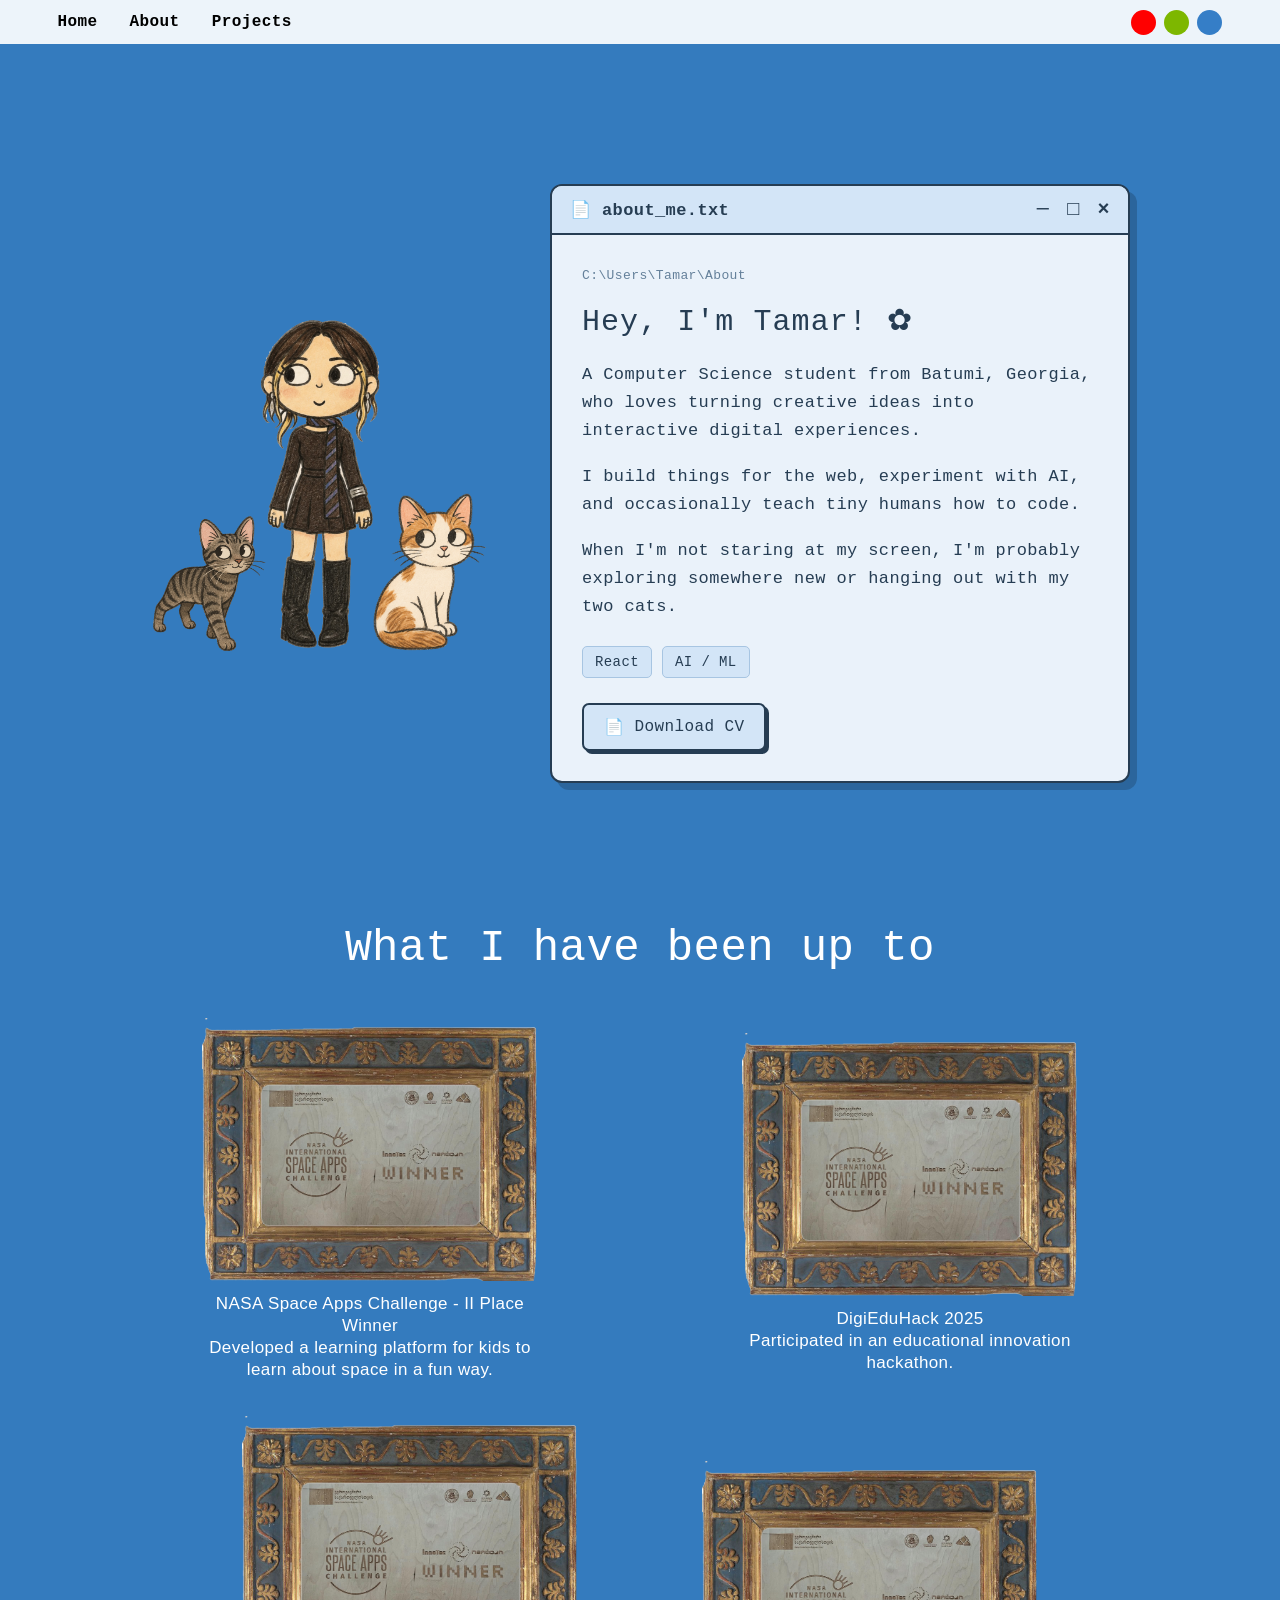
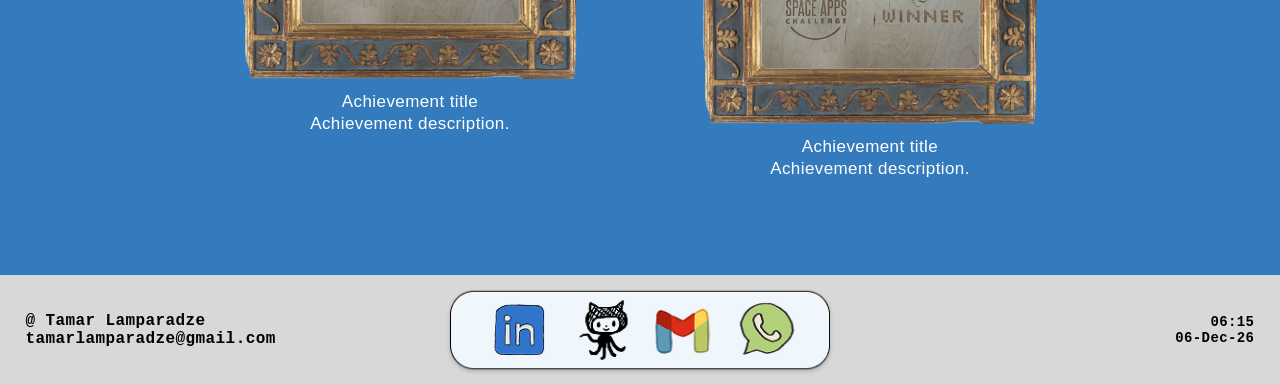
==== about.html @ 085e02e8 "Updated About page" ====
<!DOCTYPE html>
<html lang="en">
<head>
    <meta charset="UTF-8">
    <meta name="viewport" content="width=device-width, initial-scale=1.0">
    <title>About Me</title>
    <link rel="stylesheet" href="style.css">
    <link rel="stylesheet" href="about.css">
    <script src="about.js" defer></script>
</head>
<body class="about-page">
    <header class="nav" style="color: black;">
        <nav>
            <a href="index.html">Home</a>
            <a href="about.html">About</a>
            <a href="projects.html">Projects</a>
        </nav>
        <div class="lights">
            <i></i>
            <i></i>
            <i></i>
        </div>
    </header>
    <main class="about-main">

        <!-- Introduction -->
        <section class="about-intro">

            <div class="about-illustration">
                <img src="assets/me.png" class="character" alt="Me">
                <img src="assets/jibo.png" class="cat cat-one" alt="My cat">
                <img src="assets/mango.png" class="cat cat-two" alt="My cat">
            </div>

            <div class="about-description">

    <div class="about-window">

        <!-- Window Title Bar -->
        <div class="about-titlebar">
            <span>📄 about_me.txt</span>

            <div class="about-window-controls">
                <span>─</span>
                <span>□</span>
                <span>×</span>
            </div>
        </div>

        <!-- Window Content -->
        <div class="about-window-content">

            <p class="file-path">C:\Users\Tamar\About</p>

            <h1>Hey, I'm Tamar! ✿</h1>

            <p>
                A Computer Science student from Batumi, Georgia,
                who loves turning creative ideas into interactive
                digital experiences.
            </p>

            <p>
                I build things for the web, experiment with AI,
                and occasionally teach tiny humans how to code.
            </p>

            <p>
                When I'm not staring at my screen, I'm probably
                exploring somewhere new or hanging out with my two cats.
            </p>

            <div class="about-skills">
                <span>React</span>
                <span>AI / ML</span>
            </div>

            <a href="assets/TL-CV(eng).pdf"
               download="Tamar_Lamparadze_CV.pdf"
               class="cv-button">

                <span>📄</span>
                Download CV

            </a>

        </div>

    </div>

</div>

        </section>

        <!-- Gallery -->
        <section class="achievements">

            <h2>What I have been up to</h2>

            <div class="photo-gallery">

                <figure class="gallery-item">
                    <img src="assets/frame1.png" alt="NASA Space Apps award">

                    <figcaption>
                        NASA Space Apps Challenge - II Place Winner
                        <br>
                        Developed a learning platform for kids
                        to learn about space in a fun way.
                    </figcaption>
                </figure>

                <figure class="gallery-item">
                    <img src="assets/frame1.png" alt="DigiEduHack certificate">

                    <figcaption>
                        DigiEduHack 2025
                        <br>
                        Participated in an educational innovation
                        hackathon.
                    </figcaption>
                </figure>

                <figure class="gallery-item">
                    <img src="assets/frame1.png" alt="Achievement">

                    <figcaption>
                        Achievement title
                        <br>
                        Achievement description.
                    </figcaption>
                </figure>

                <figure class="gallery-item">
                    <img src="assets/frame1.png" alt="Achievement">

                    <figcaption>
                        Achievement title
                        <br>
                        Achievement description.
                    </figcaption>
                </figure>

            </div>

        </section>

    </main>

    <div class="gallery-modal" id="gallery-modal">

        <button class="gallery-close" aria-label="Close preview">
            &times;
        </button>

        <img id="modal-image" src="" alt="">

        <p id="modal-caption"></p>

    </div>

    <footer style="color: black;">
        <span>@ Tamar Lamparadze <br/> tamarlamparadze@gmail.com </span>

        <div class="bar-dock">
            <div class="social-bar docked">
                <img src="assets/bar.png" alt="">
                <div class="social-links">
                    <a href="https://www.linkedin.com/in/tamar-lamparadze-7714b3297" aria-label="LinkedIn"></a>
                    <a href="https://github.com/J1bomng0" aria-label="GitHub"></a>
                    <a href="mailto:tamarlamparadze1@gmail.com" aria-label="Email"></a>
                    <a href="https://wa.me/995555498803" aria-label="WhatsApp"></a>
                </div>
            </div>
        </div>

        <div class="clock">
            <time id="clock"></time>
            <span id="date"></span>
        </div>
    </footer>

</body>
</html>
---- style.css ----
:root {
    --blue: #3479b9;
    --ink: #10294a;
    --window: #d8d8d8;
    --bar-width: min(400px, 76vw);
    --bar-height: calc(min(400px, 76vw) * .225);
    --pink: #d58d8d;
    --green: #7db700;
    --gray: #1b4062;
}

* {
    box-sizing: border-box;
}

html {
    scroll-behavior: smooth;
    scroll-padding-top: 70px;
}

body {
    margin: 0;
    background: var(--blue);
    color: #242424;
    font-family: 'Courier New', monospace;
    letter-spacing: .025em;
}

button, a {
    -webkit-tap-highlight-color: transparent;
}

a {
    color: inherit;
}

button {
    font: inherit;
}

a:focus-visible, button:focus-visible {
    outline: 3px dashed #122c50;
    outline-offset: 3px;
}

.nav {
    height: 44px;
    padding: 0 4.5%;
    display: flex;
    align-items: center;
    justify-content: space-between;
    background: #edf4fa;
}

.nav nav {
    display: flex;
    gap: 32px;
}

.nav a {
    text-decoration: none;
    font-weight: bold;
}

.nav a:hover {
    text-decoration: underline;
}

.lights {
    display: flex;
    gap: 8px;
}

.lights i, .dot {
    display: inline-block;
    width: 25px;
    height: 25px;
    background: #FF0000;
    border-radius: 50%;
}

.lights i:nth-child(2) {
    background: #7db700;
}

.lights i:nth-child(3) {
    background: #357EC7;
}

.window {
    width: min(1100px, 88%);
    margin-inline: auto;
    background: var(--window);
    border: 1px solid #939393;
    border-radius: 15px;
    box-shadow: 0 3px 4px #0003;
    overflow: hidden;
}

/* Hero section */

.hero {
    padding-top: 65px;
}

.titlebar {
    background: #fafafa;
    border-bottom: 1px solid #999;
    min-height: 25px;
    padding: 3px 14px;
    display: flex;
    align-items: center;
    justify-content: space-between;
    font-size: 15px;
    font-weight: bold;
}

.hero-content {
    text-align: center;
    padding: 120px 15px 120px;
    color: var(--ink);
}

h1, h2, h3, h4, p, figure {
    margin: 0;
}

h1 {
    font-size: clamp(30px, 5vw, 72px);
    line-height: 1.08;
    letter-spacing: .035em;
}

.asterisk {
    color: #FF0000;
}

.hero-content p {
    font-size: clamp(15px, 2vw, 25px);
    margin-top: 12px;
    font-weight: bold;
}

/* Floating social bar */

.bar-start {
    height: var(--bar-height);
    width: var(--bar-width);
    margin: 50px auto 0;
}

.social-bar {
    width: var(--bar-width);
    height: var(--bar-height);
    position: relative;
    z-index: 100;
    filter: drop-shadow(0 2px 2px #0003);
}

.social-bar img {
    display: block;
    width: 100%;
    height: 100%;
    object-fit: contain;
}

.social-links {
    position: absolute;
    inset: 7% 7%;
    display: grid;
    grid-template-columns: repeat(4, 1fr);
}

.social-links a {
    border-radius: 12px;
}

.social-links a:hover {
    background: #ffffff32;
}

.social-bar.floating {
    position: fixed;
    left: 50%;
    bottom: 24px;
    transform: translateX(-50%);
}

.social-bar.docked {
    position: relative;
}

/* About section */

.about {
    margin-top: 90px;
    min-height: 520px;
}

.title-pill {
    background: #d5d5d5;
    border-radius: 30px;
    display: flex;
    align-items: center;
    gap: 15px;
    width: 100%;
    padding: 10px 15px;
}

.about-content {
    padding: 60px 7%;
}

.skills, .jobs {
    display: grid;
    grid-template-columns: 1fr 1fr;
    gap: 30px;
}

.about h2 {
    font-size: 20px;
    margin-bottom: 10px;
}

.skill-grid {
    display: grid;
    grid-template-columns: repeat(3, minmax(0, 85px));
    gap: 15px;
    text-align: center;
    width: max-content;
    max-width: 100%;
}

.skill-grid img {
    width: 62px;
    height: 52px;
    object-fit: contain;
}

.skill-grid figcaption {
    font-size: 12px;
}

.position-heading {
    margin-top: 30px;
}

.jobs article {
    display: flex;
    align-items: center;
    gap: 12px;
    font-size: 15px;
}

.jobs img {
    width: 75px;
    height: 55px;
    object-fit: contain;
    border-radius: 12px;
}

.statusbar {
    border-top: 1px solid #999;
    padding: 19px 6%;
    font-size: 12px;
    display: flex;
    justify-content: space-between;
    align-items: center;
}

/* Projects section */

.projects {
    width: min(1330px, 89%);
    margin: 150px auto 0;
}

.projects > h2 {
    text-align: center;
    font-size: clamp(36px, 5vw, 67px);
    color: #573a30;
    margin-bottom: 18px;
}

/* Folder colors */

.pink {
    --folder: var(--pink);
}

.green {
    --folder: var(--green);
}

.gray {
    --folder: var(--gray);
}

/* Folder tabs */

.folder-tabs {
    display: flex;
    align-items: end;
    isolation: isolate;
    padding-right: 12%;
}

.folder-tab {
    position: relative;
    flex: 1;
    min-width: 0;
    border: 0;
    background: var(--folder);
    padding: 20px 24px 18px 10px;
    clip-path: polygon(8% 0, 80% 0, 100% 100%, 0 100%);
    cursor: pointer;
    font-weight: bold;
    font-size: clamp(14px, 2.5vw, 30px);
    margin-right: -5%;
    z-index: 1;
}

.folder-tab:first-child {
    clip-path: polygon(0 0, 80% 0, 100% 100%, 0 100%);
}

.folder-tab[aria-selected=true] {
    z-index: 4;
    padding-top: 26px;
    transform: translateY(1px);
}

/* Folder content */

.folder-panel {
    position: relative;
    background: var(--folder);
    min-height: 260px;
    padding: 36px 5%;
    display: flex;
    align-items: center;
    gap: 6%;
    box-shadow: 0 3px 4px #0003;
    color: #633f35;
    animation: reveal .22s ease-out;
}

.folder-panel[hidden] {
    display: none;
}

.folder-panel.green,
.folder-panel.gray {
    color: #243a32;
}

.project-image {
    width: 36%;
    aspect-ratio: 1.65;
    object-fit: cover;
    border: 1px solid #999;
    border-radius: 15px;
}

.folder-panel h3 {
    font-size: clamp(28px, 4vw, 54px);
    font-weight: normal;
}

.folder-panel h4 {
    font-size: clamp(17px, 2vw, 28px);
    color: #fff9;
}

.folder-panel p {
    font-size: clamp(14px, 1.5vw, 20px);
    line-height: 1.25;
}

.folder-panel a {
    display: inline-block;
    margin-top: 15px;
}

/* Folder animation */

@keyframes reveal {
    from {
        opacity: .75;
        transform: translateY(5px);
    }

    to {
        opacity: 1;
        transform: translateY(0);
    }
}

/* Contact section */

.contact {
    text-align: center;
    padding: 130px 15px 20px;
    color: #ded0b6;
}

.contact h2 {
    font-size: clamp(32px, 5vw, 64px);
    line-height: 1.1;
}

.arrows {
    display: flex;
    justify-content: center;
    align-items: center;
    gap: 12px;
    margin-top: 22px;
}

.arrows img {

    height: 240px;
    object-fit: contain;
}

/* Footer */

footer {
    background: var(--window);
    display: grid;
    grid-template-columns: 1fr auto 1fr;
    align-items: center;
    padding: 10px 2%;
    gap: 12px;
    font-weight: bold;
    min-height: calc(var(--bar-height) + 20px);
}

.bar-dock {
    width: var(--bar-width);
    height: var(--bar-height);
}

.clock {
    text-align: right;
    display: flex;
    flex-direction: column;
    font-size: 14px;
}

/* Mobile responsiveness */

@media (max-width: 650px) {
    .nav nav {
        gap: 14px;
    }

    .lights i {
        width: 16px;
        height: 11px;
    }

    .hero {
        padding-top: 35px;
    }

    .hero-content {
        padding: 42px 10px;
    }

    .skills,
    .jobs {
        grid-template-columns: 1fr;
        gap: 20px;
    }

    .about {
        margin-top: 60px;
    }

    .projects {
        margin-top: 100px;
    }

    .folder-panel {
        flex-direction: column;
        align-items: flex-start;
        gap: 20px;
        padding: 24px;
    }

    .project-image {
        width: 100%;
    }

    .contact {
        padding-top: 95px;
    }

    footer {
        grid-template-columns: 1fr 1fr;
    }

    .bar-dock {
        grid-column: 1 / -1;
        grid-row: 1;
        justify-self: center;
    }

    .clock {
        grid-column: 2;
    }

    .folder-tabs {
        padding-right: 4%;
    }

    .folder-tab {
        padding-inline: 6px 15px;
    }
}

/* Accessibility: reduced motion */

@media (prefers-reduced-motion: reduce) {
    html {
        scroll-behavior: auto;
    }

    .folder-panel {
        animation: none;
    }
}



/* =========================
   PROJECTS DESKTOP PAGE
   ========================= */

.desktop-page {
    min-height: 100vh;
    height: 100dvh;
    display: flex;
    flex-direction: column;
    overflow: hidden;
}

.desktop-page .nav {
    flex-shrink: 0;
}

.desktop {
    position: relative;
    flex: 1;
    min-height: 0;
    width: 100%;
    max-width: none;
    margin: 0;
    padding: 0;
    overflow: hidden;
}

/* Desktop folders */

.desktop-folder {
    position: absolute;
    display: flex;
    flex-direction: column;
    align-items: center;
    gap: 12px;
    background: transparent;
    border: none;
    padding: 10px;
    color: white;
    font-family: inherit;
    font-size: 24px;
    cursor: grab;
    user-select: none;
    touch-action: none;
    border-radius: 6px;
}

.desktop-folder img {
    width: 115px;
    height: 150px;
    object-fit: contain;
    pointer-events: none;
}

.desktop-folder span {
    pointer-events: none;
}

.desktop-folder:hover {
    background: rgba(255, 255, 255, 0.08);
}

.desktop-folder:active {
    cursor: grabbing;
}

.desktop-folder.dragging {
    z-index: 10;
    background: rgba(255, 255, 255, 0.12);
}

/* Initial folder positions */

.desktop-folder:nth-child(1) {
    left: 20%;
    top: 28%;
}

.desktop-folder:nth-child(2) {
    left: 39%;
    top: 37%;
}

.desktop-folder:nth-child(3) {
    left: 74%;
    top: 18%;
}

.desktop-folder:nth-child(4) {
    left: 10%;
    top: 63%;
}

.desktop-folder:nth-child(5) {
    left: 65%;
    top: 62%;
}

/* Project popup */

.project-window {
    position: fixed;
    inset: 0;
    margin: auto;
    width: 74%;
    max-width: 1100px;
    max-height: 80vh;
    padding: 0;
    background: #d7d7d7;
    border: 1px solid black;
    border-radius: 20px;
    overflow: auto;
    color: #523526;
    font-family: inherit;
}

.project-window::backdrop {
    background: transparent;
}

/* Popup title bar */

.project-titlebar {
    display: flex;
    justify-content: space-between;
    align-items: center;
    gap: 15px;
    background: #fff;
    border-bottom: 1px solid black;
    padding: 8px 15px;
    font-size: 21px;
    color: black;
}

#project-path {
    overflow: hidden;
    text-overflow: ellipsis;
    white-space: nowrap;
}

/* Orange close button */

#close-project {
    width: 27px;
    height: 27px;
    flex-shrink: 0;
    border-radius: 50%;
    background: #d93800;
    border: none;
    cursor: pointer;
}

#close-project:hover {
    background: #ff5317;
}

/* Popup content */

.project-window-content {
    display: grid;
    grid-template-columns: 34% 1fr;
    align-items: center;
    gap: 6%;
    padding: 5% 6%;
}

#popup-image {
    width: 100%;
    height: 365px;
    object-fit: cover;
    border: 1px solid #523526;
    border-radius: 20px;
}

.project-details h1 {
    font-size: clamp(36px, 5vw, 80px);
    font-weight: normal;
    margin: 0;
}

.project-details h2 {
    font-size: clamp(20px, 2.7vw, 40px);
    font-weight: normal;
    margin: 5px 0;
}

.project-details p {
    font-size: clamp(16px, 1.8vw, 26px);
    line-height: 1.35;
    color: #795e50;
    margin: 5px 0;
}

.project-details a {
    font-size: clamp(16px, 1.8vw, 26px);
    color: #523526;
    overflow-wrap: anywhere;
}

/* Desktop footer */

.desktop-page footer {
    flex-shrink: 0;
    margin: 0;
    width: 100%;
}

/* Mobile version */

@media (max-width: 700px) {

    .desktop-folder {
        font-size: 15px;
        padding: 5px;
    }

    .desktop-folder img {
        width: 55px;
        height: 75px;
    }

    .project-window {
        width: 92%;
        max-height: 80vh;
    }

    .project-window-content {
        grid-template-columns: 1fr;
        gap: 20px;
        padding: 20px;
    }

    #popup-image {
        height: 200px;
    }

    .project-titlebar {
        font-size: 12px;
    }
}
---- about.css ----
.about-page {
    margin: 0;
    background-color: #347bbe;
    color: white;
}

.about-main {
    max-width: 1100px;
    margin: 0 auto;
    padding: 140px 60px;
}


.about-intro {
    display: flex;
    align-items: center;
    justify-content: center;
    gap: 60px;
    margin-bottom: 140px;
}

.about-illustration {
    position: relative;
    width: 340px;
    height: 340px;
    flex-shrink: 0;
}

.character {
    position: absolute;
    height: 100%;
    left: 50%;
    transform: translateX(-50%);
    bottom: 0;
    object-fit: contain;
}

.cat {
    position: absolute;
    bottom: 0;
    object-fit: contain;
}

.cat-one {
    width: 120px;
    left: 0;
}

.cat-two {
    width: 120px;
    right: 0;
}

.about-description h1 {
    font-size: 38px;
    font-weight: 400;
    margin-bottom: 45px;
}

.about-description p {
    font-size: 24px;
    line-height: 1.4;
    margin: 0;
}

/* Achievements */

.achievements h2 {
    text-align: center;
    font-size: 44px;
    font-weight: 400;
    margin-bottom: 45px;
}

/* Photo Gallery */

.photo-gallery {
    display: grid;
    grid-template-columns: repeat(2, minmax(0, 1fr));
    column-gap: 100px;
    row-gap: 35px;
    align-items: start;
}

.gallery-item {
    width: 100%;
    max-width: 350px;
    margin: 0;
    justify-self: center;
    transition: transform 0.3s ease;
}

.gallery-item img {
    display: block;
    width: 100%;
    aspect-ratio: 4 / 3;
    object-fit: contain;
    cursor: pointer;
    transition: transform 0.3s ease,
                filter 0.3s ease;
}

.gallery-item figcaption {
    text-align: center;
    font-family: Arial, sans-serif;
    font-size: 17px;
    line-height: 1.3;
    margin-top: 12px;
}

/* Staggered Gallery Positioning */

.gallery-item:nth-child(4n + 2) {
    position: relative;
    top: 15px;
}

.gallery-item:nth-child(4n + 3) {
    position: relative;
    left: 40px;
}

.gallery-item:nth-child(4n + 4) {
    position: relative;
    top: 45px;
    right: 40px;
}

/* Hover Animation */

.gallery-item img:hover {
    transform: scale(1.05) rotate(-1deg);
    filter: drop-shadow(0 10px 12px #00000040);
}

/* Image Preview Modal */

.gallery-modal {
    display: none;
    position: fixed;
    inset: 0;
    background: rgba(0, 0, 0, 0.85);
    z-index: 9999;
    flex-direction: column;
    align-items: center;
    justify-content: center;
    padding: 30px;
}

.gallery-modal.active {
    display: flex;
}

.gallery-modal img {
    max-width: 90%;
    max-height: 75vh;
    object-fit: contain;
}

.gallery-modal p {
    max-width: 600px;
    text-align: center;
    font-size: 18px;
    white-space: pre-line;
}

.gallery-close {
    position: absolute;
    top: 20px;
    right: 30px;
    background: none;
    border: none;
    color: white;
    font-size: 45px;
    cursor: pointer;
}

footer {
    background: var(--window);
    display: grid;
    grid-template-columns: 1fr auto 1fr;
    align-items: center;
    padding: 10px 2%;
    gap: 12px;
    font-weight: bold;
    min-height: calc(var(--bar-height) + 20px);
}

.clock {
    text-align: right;
    display: flex;
    flex-direction: column;
    font-size: 14px;
}

.bar-dock {
    width: var(--bar-width);
    height: var(--bar-height);
}


.clock {
    text-align: right;
    display: flex;
    flex-direction: column;
    font-size: 14px;
}

.about-description {
    width: 100%;
    max-width: 1000px;
    min-width: 0;
}

.about-window {
    background: #eaf2fa;
    border: 2px solid #263d53;
    border-radius: 12px;
    overflow: hidden;
    box-shadow: 7px 7px 0 rgba(0, 0, 0, 0.18);
}

.about-titlebar {
    background: #d3e5f7;
    color: #263d53;

    display: flex;
    align-items: center;
    justify-content: space-between;

    padding: 12px 18px;
    border-bottom: 2px solid #263d53;

    font-size: 17px;
    font-weight: bold;
}

.about-window-controls {
    display: flex;
    align-items: center;
    gap: 18px;
    font-size: 20px;
}

.about-window-controls span {
    user-select: none;
}

.about-window-content {
    padding: 30px;
    color: #263d53;
}

.about-window-content .file-path {
    font-size: 13px;
    color: #64809a;
    margin: 0 0 20px;
}

.about-window-content h1 {
    font-size: 30px;
    font-weight: normal;
    margin: 0 0 22px;
    color: #263d53;
}

.about-window-content p {
    font-size: 17px;
    line-height: 1.65;
    margin: 0 0 18px;
}

.about-skills {
    display: flex;
    flex-wrap: wrap;
    gap: 10px;
    margin: 25px 0;
}

.about-skills span {
    background: #d3e5f7;
    border: 1px solid #a7c5e2;
    border-radius: 5px;

    padding: 7px 12px;
    font-size: 14px;
    color: #263d53;
}

.cv-button {
    display: inline-flex;
    align-items: center;
    gap: 10px;

    padding: 12px 20px;

    background: #d3e5f7;
    color: #263d53;

    border: 2px solid #263d53;
    border-radius: 7px;

    text-decoration: none;
    font-size: 16px;

    box-shadow: 3px 3px 0 #263d53;
    transition: transform 0.15s ease,
                box-shadow 0.15s ease;
}

.cv-button:hover {
    transform: translate(2px, 2px);
    box-shadow: 1px 1px 0 #263d53;
}

.cv-button:active {
    transform: translate(3px, 3px);
    box-shadow: none;
}

/* Responsive */

@media (max-width: 768px) {
    .about-description {
        max-width: 100%;
    }

    .about-window-content {
        padding: 22px;
    }

    .about-window-content h1 {
        font-size: 25px;
    }

    .about-window-content p {
        font-size: 16px;
    }
}

@media (max-width: 768px) {

    .about-main {
        padding: 70px 25px;
    }

    .about-intro {
        flex-direction: column;
        gap: 30px;
        margin-bottom: 80px;
    }

    .about-illustration {
        width: 270px;
        height: 280px;
    }

    .about-description {
        text-align: center;
    }

    .about-description h1 {
        font-size: 30px;
        margin-bottom: 20px;
    }

    .about-description p {
        font-size: 20px;
    }

    .achievements h2 {
        font-size: 32px;
    }

    .photo-gallery {
        grid-template-columns: 1fr;
        gap: 40px;
    }

    .photo-gallery .gallery-item {
        top: 0;
        left: 0;
        right: 0;
    }
}
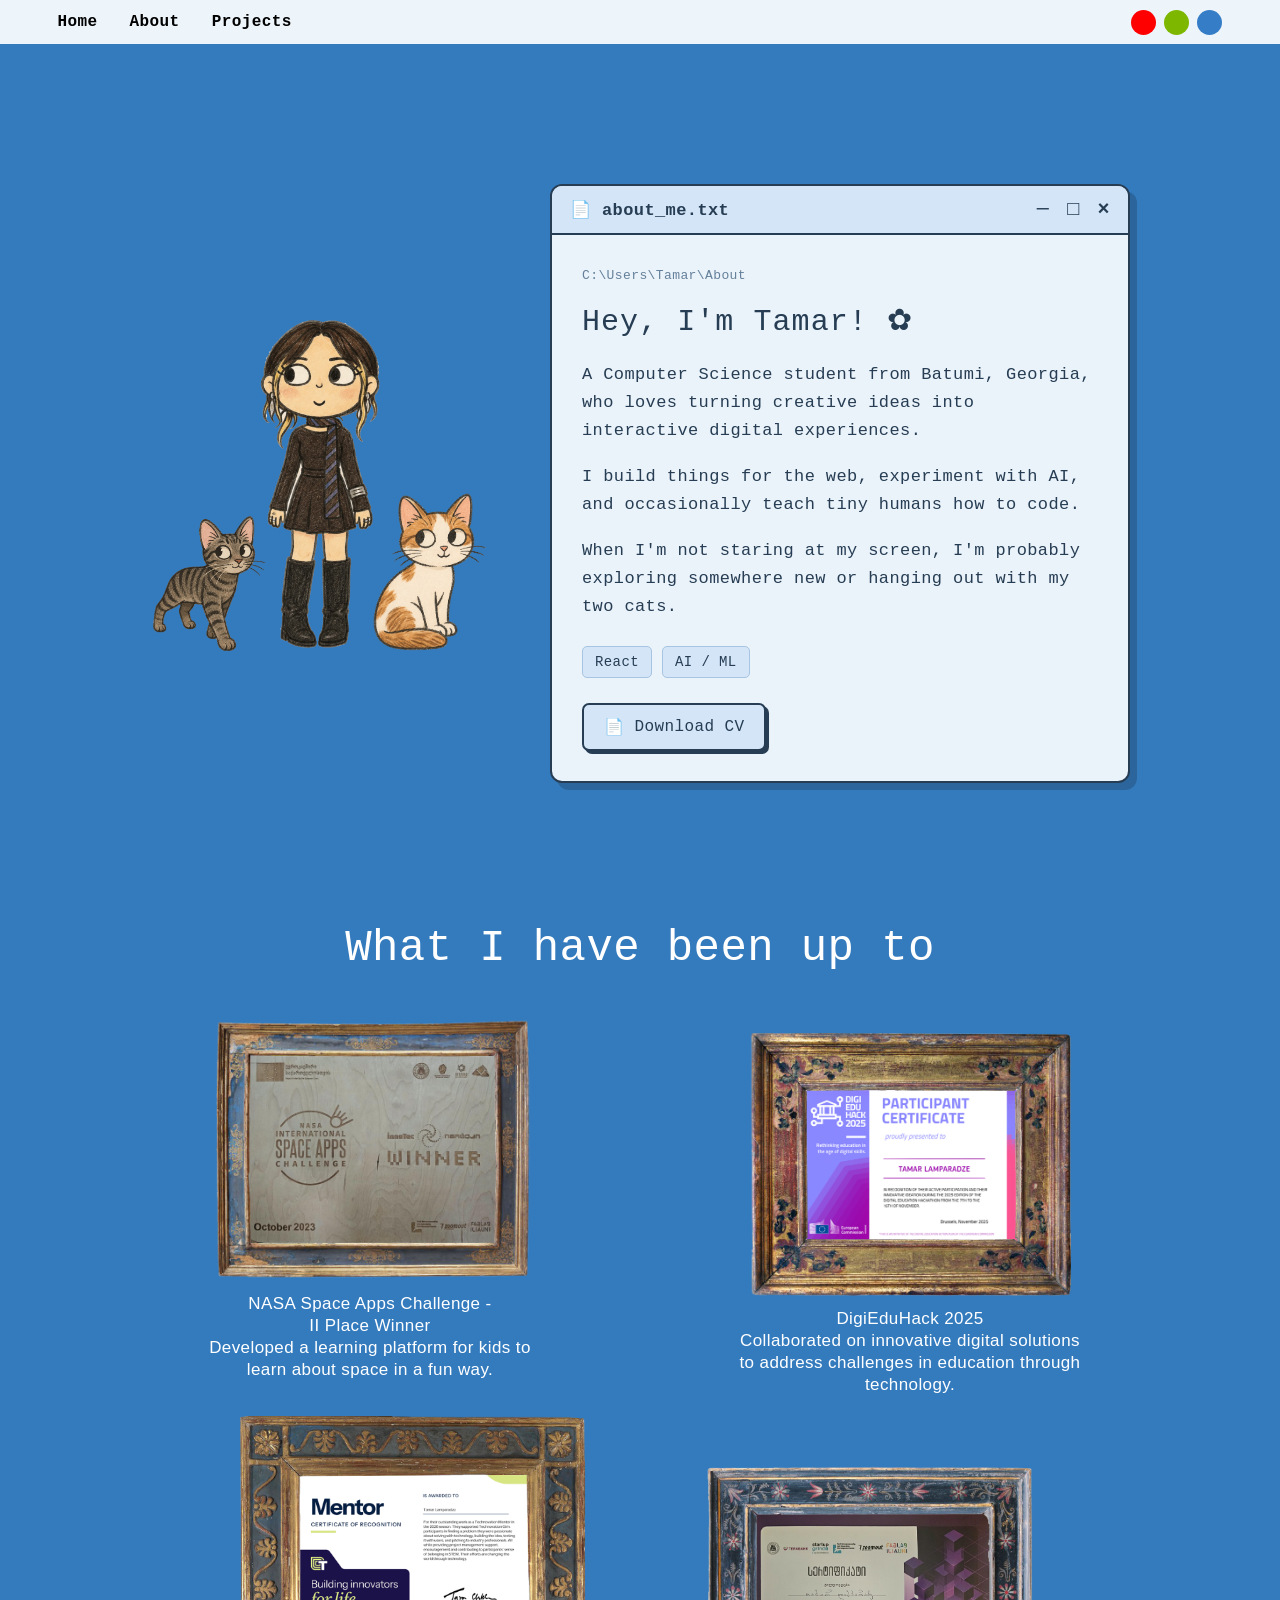
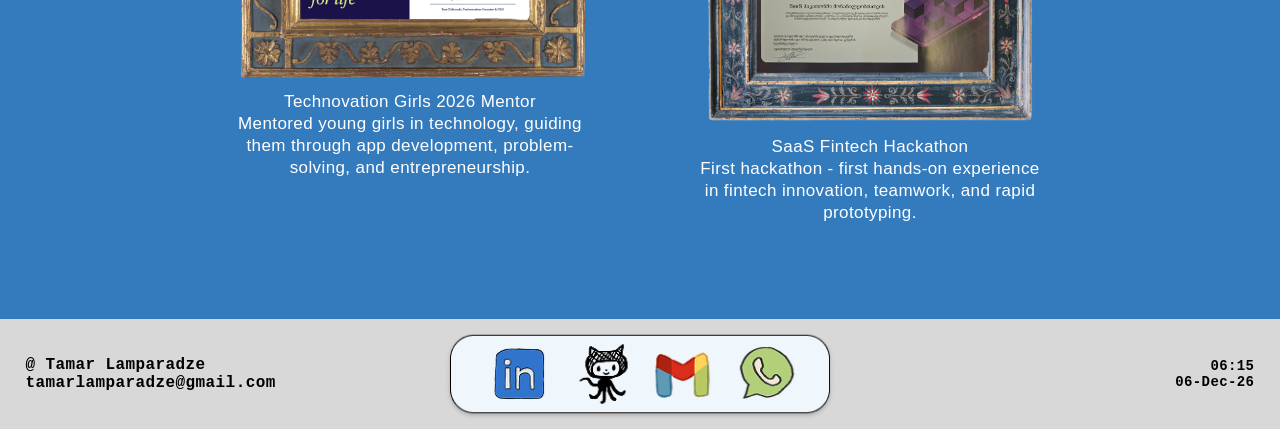
==== commit a077acdf: "Improve mobile responsiveness" ====
--- a/about.html
+++ b/about.html
@@ -91,8 +91,6 @@
 </div>
 
         </section>
-
-        <!-- Gallery -->
         <section class="achievements">
 
             <h2>What I have been up to</h2>
@@ -100,10 +98,10 @@
             <div class="photo-gallery">
 
                 <figure class="gallery-item">
-                    <img src="assets/frame1.png" alt="NASA Space Apps award">
+                    <img src="assets/gallery/nasa.png" alt="NASA Space Apps award">
 
                     <figcaption>
-                        NASA Space Apps Challenge - II Place Winner
+                        NASA Space Apps Challenge - <br/> II Place Winner
                         <br>
                         Developed a learning platform for kids
                         to learn about space in a fun way.
@@ -111,33 +109,32 @@
                 </figure>
 
                 <figure class="gallery-item">
-                    <img src="assets/frame1.png" alt="DigiEduHack certificate">
+                    <img src="assets/gallery/digiedu.png" alt="DigiEduHack certificate">
 
                     <figcaption>
                         DigiEduHack 2025
                         <br>
-                        Participated in an educational innovation
-                        hackathon.
+                        Collaborated on innovative digital solutions to address challenges in education through technology.
                     </figcaption>
                 </figure>
 
                 <figure class="gallery-item">
-                    <img src="assets/frame1.png" alt="Achievement">
+                    <img src="assets/gallery/technovation.png" alt="Achievement">
 
                     <figcaption>
-                        Achievement title
+                       Technovation Girls 2026 Mentor
                         <br>
-                        Achievement description.
+                        Mentored young girls in technology, guiding them through app development, problem-solving, and entrepreneurship.
                     </figcaption>
                 </figure>
 
                 <figure class="gallery-item">
-                    <img src="assets/frame1.png" alt="Achievement">
+                    <img src="assets/gallery/fintech.png" alt="Achievement">
 
                     <figcaption>
-                        Achievement title
+                        SaaS Fintech Hackathon
                         <br>
-                        Achievement description.
+                        First hackathon - first hands-on experience in fintech innovation, teamwork, and rapid prototyping.  
                     </figcaption>
                 </figure>
 
--- a/style.css
+++ b/style.css
@@ -448,7 +448,6 @@
     font-size: 14px;
 }
 
-/* Mobile responsiveness */
 
 @media (max-width: 650px) {
     .nav nav {
@@ -457,7 +456,7 @@
 
     .lights i {
         width: 16px;
-        height: 11px;
+        height: 16px;
     }
 
     .hero {
@@ -497,19 +496,41 @@
         padding-top: 95px;
     }
 
+    @media (max-width: 650px) {
     footer {
-        grid-template-columns: 1fr 1fr;
+        display: grid;
+        grid-template-columns: minmax(0, 1fr) auto;
+        align-items: center;
+        justify-content: stretch;
+        gap: 12px;
+        padding: 12px 15px;
+        width: 100%;
+        box-sizing: border-box;
+        font-size: 12px;
     }
 
     .bar-dock {
         grid-column: 1 / -1;
         grid-row: 1;
-        justify-self: center;
+        width: 100%;
+        display: flex;
+        justify-content: center;
     }
 
     .clock {
         grid-column: 2;
-    }
+        grid-row: 2;
+        justify-self: end;
+        text-align: right;
+        margin-left: auto;
+        white-space: nowrap;
+    }
+}
+
+#social-bar {
+    max-width: 100%;
+    gap: 10px;
+}
 
     .folder-tabs {
         padding-right: 4%;
@@ -519,8 +540,6 @@
         padding-inline: 6px 15px;
     }
 }
-
-/* Accessibility: reduced motion */
 
 @media (prefers-reduced-motion: reduce) {
     html {
@@ -773,4 +792,37 @@
     .project-titlebar {
         font-size: 12px;
     }
-}
+
+    .desktop-page footer {
+        flex-shrink: 0;
+        margin-top: auto;
+        width: 100%;
+        box-sizing: border-box;
+    }
+
+    .desktop-page .desktop {
+        flex: 1;
+        min-height: 0;
+    }
+}
+
+@media (max-width: 380px) {
+    footer {
+        padding: 10px;
+        gap: 8px;
+        font-size: 10px;
+    }
+
+    #social-bar {
+        gap: 6px;
+    }
+
+    #social-bar img {
+        width: 22px;
+        height: 22px;
+    }
+
+    .clock {
+        font-size: 10px;
+    }
+}
--- a/about.css
+++ b/about.css
@@ -175,28 +175,7 @@
     cursor: pointer;
 }
 
-footer {
-    background: var(--window);
-    display: grid;
-    grid-template-columns: 1fr auto 1fr;
-    align-items: center;
-    padding: 10px 2%;
-    gap: 12px;
-    font-weight: bold;
-    min-height: calc(var(--bar-height) + 20px);
-}
-
-.clock {
-    text-align: right;
-    display: flex;
-    flex-direction: column;
-    font-size: 14px;
-}
-
-.bar-dock {
-    width: var(--bar-width);
-    height: var(--bar-height);
-}
+
 
 
 .clock {
@@ -318,44 +297,33 @@
     box-shadow: none;
 }
 
-/* Responsive */
+/* =========================
+   ABOUT PAGE RESPONSIVE
+   ========================= */
 
 @media (max-width: 768px) {
-    .about-description {
-        max-width: 100%;
-    }
-
-    .about-window-content {
-        padding: 22px;
-    }
-
-    .about-window-content h1 {
-        font-size: 25px;
-    }
-
-    .about-window-content p {
-        font-size: 16px;
-    }
-}
-
-@media (max-width: 768px) {
 
     .about-main {
-        padding: 70px 25px;
+        padding: 50px 20px;
     }
 
     .about-intro {
         flex-direction: column;
+        align-items: center;
         gap: 30px;
-        margin-bottom: 80px;
+        margin-bottom: 60px;
     }
 
     .about-illustration {
         width: 270px;
+        max-width: 100%;
         height: 280px;
+        object-fit: contain;
     }
 
     .about-description {
+        width: 100%;
+        max-width: 100%;
         text-align: center;
     }
 
@@ -365,21 +333,90 @@
     }
 
     .about-description p {
-        font-size: 20px;
-    }
+        font-size: 18px;
+        line-height: 1.5;
+    }
+
+    /* About_me.txt window */
+
+    .about-window-content {
+        padding: 22px;
+    }
+
+    .about-window-content h1 {
+        font-size: 25px;
+    }
+
+    .about-window-content p {
+        font-size: 16px;
+        line-height: 1.5;
+    }
+
+    /* Achievements and gallery */
 
     .achievements h2 {
         font-size: 32px;
+        text-align: center;
     }
 
     .photo-gallery {
         grid-template-columns: 1fr;
         gap: 40px;
+        width: 100%;
     }
 
     .photo-gallery .gallery-item {
         top: 0;
         left: 0;
         right: 0;
+        max-width: 100%;
+    }
+
+    .gallery-item img {
+        max-width: 100%;
+    }
+}
+
+/* =========================
+   SMALL PHONES
+   ========================= */
+
+@media (max-width: 380px) {
+
+    .about-main {
+        padding: 35px 15px;
+    }
+
+    .about-illustration {
+        width: 220px;
+        height: 230px;
+    }
+
+    .about-description h1 {
+        font-size: 26px;
+    }
+
+    .about-description p {
+        font-size: 16px;
+    }
+
+    .about-window-content {
+        padding: 15px;
+    }
+
+    .about-window-content h1 {
+        font-size: 22px;
+    }
+
+    .about-window-content p {
+        font-size: 15px;
+    }
+
+    .achievements h2 {
+        font-size: 26px;
+    }
+
+    .photo-gallery {
+        gap: 25px;
     }
 }
